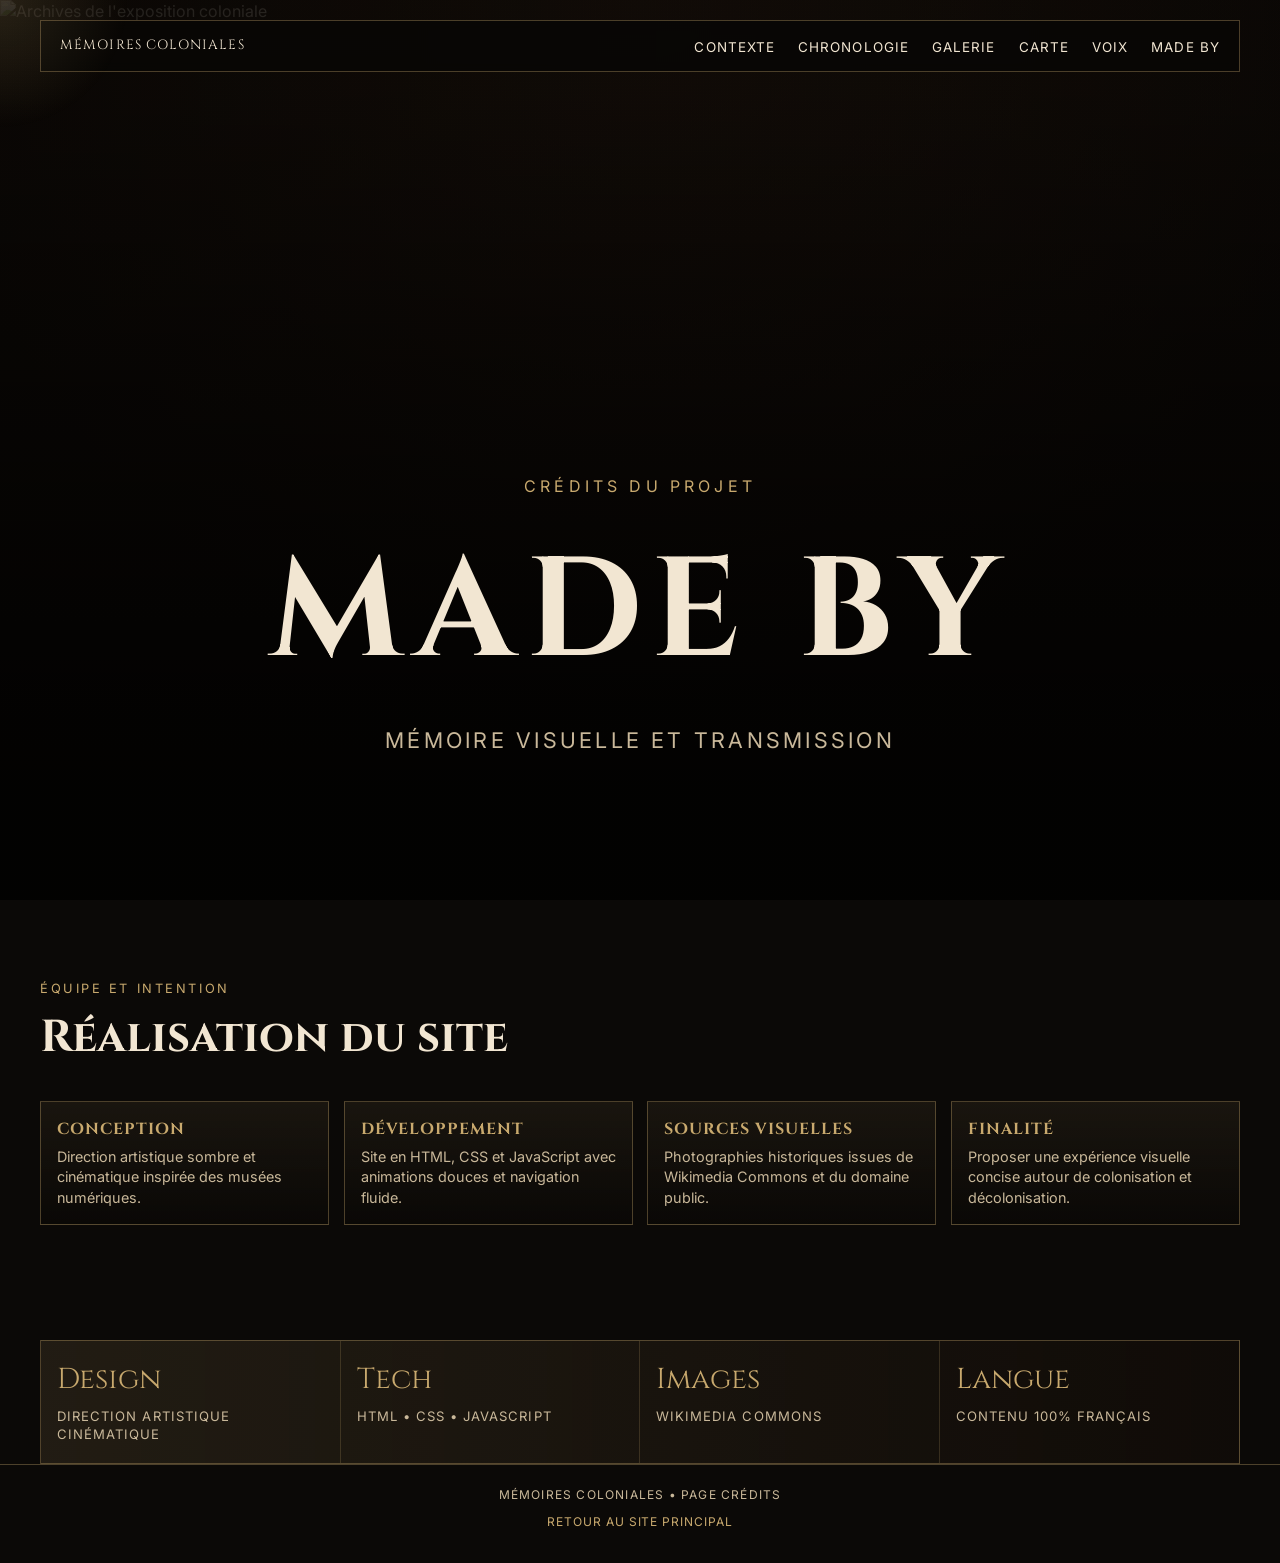
==== made-by.html @ 6c318ee7 "Initial commit" ====
<!DOCTYPE html>
<html lang="fr">
<head>
  <meta charset="UTF-8">
  <meta name="viewport" content="width=device-width, initial-scale=1.0">
  <title>Made By | Mémoires Coloniales</title>
  <meta name="description" content="Crédits du projet Mémoires Coloniales.">
  <link rel="preconnect" href="https://fonts.googleapis.com">
  <link rel="preconnect" href="https://fonts.gstatic.com" crossorigin>
  <link href="https://fonts.googleapis.com/css2?family=Cinzel:wght@400;600;700&family=Inter:wght@300;400;600&display=swap" rel="stylesheet">
  <link rel="stylesheet" href="styles.css">
</head>
<body>
  <div class="cinema-grain" aria-hidden="true"></div>
  <div class="cursor-glow" aria-hidden="true"></div>
  <header class="hero" id="accueil">
    <div class="hero-overlay"></div>
    <img
      class="hero-image kenburns"
      src="https://upload.wikimedia.org/wikipedia/commons/3/3e/Paris_colonial_exhibition_1931.jpg"
      alt="Archives de l'exposition coloniale"
    >
    <nav class="navbar">
      <a href="index.html#accueil" class="logo">MÉMOIRES COLONIALES</a>
      <ul>
        <li><a href="index.html#contexte">Contexte</a></li>
        <li><a href="index.html#chronologie">Chronologie</a></li>
        <li><a href="index.html#galerie">Galerie</a></li>
        <li><a href="index.html#carte">Carte</a></li>
        <li><a href="index.html#voix">Voix</a></li>
        <li><a href="made-by.html">Made By</a></li>
      </ul>
    </nav>
    <div class="hero-content reveal">
      <p class="hero-kicker">Crédits du projet</p>
      <h1>MADE BY</h1>
      <p class="hero-tagline">Mémoire visuelle et transmission</p>
    </div>
  </header>

  <main>
    <section class="section-spacing reveal">
      <div class="section-title">
        <p class="eyebrow">Équipe et intention</p>
        <h2>Réalisation du site</h2>
      </div>
      <div class="context-grid">
        <article class="context-card">
          <h3>Conception</h3>
          <p>Direction artistique sombre et cinématique inspirée des musées numériques.</p>
        </article>
        <article class="context-card">
          <h3>Développement</h3>
          <p>Site en HTML, CSS et JavaScript avec animations douces et navigation fluide.</p>
        </article>
        <article class="context-card">
          <h3>Sources visuelles</h3>
          <p>Photographies historiques issues de Wikimedia Commons et du domaine public.</p>
        </article>
        <article class="context-card">
          <h3>Finalité</h3>
          <p>Proposer une expérience visuelle concise autour de colonisation et décolonisation.</p>
        </article>
      </div>
    </section>

    <section class="stats-strip reveal">
      <article><span>Design</span><p>Direction artistique cinématique</p></article>
      <article><span>Tech</span><p>HTML • CSS • JavaScript</p></article>
      <article><span>Images</span><p>Wikimedia Commons</p></article>
      <article><span>Langue</span><p>Contenu 100% français</p></article>
    </section>
  </main>

  <footer class="footer">
    <p>Mémoires Coloniales • Page crédits</p>
    <a href="index.html">Retour au site principal</a>
  </footer>

  <script src="script.js"></script>
</body>
</html>
---- styles.css ----
:root {
  --bg: #0b0907;
  --bg-soft: #17120d;
  --panel: #1e1710;
  --gold: #c8a96e;
  --gold-soft: #9f8352;
  --text: #f2e6d2;
  --muted: #c9b89a;
  --line: rgba(200, 169, 110, 0.35);
}

* {
  box-sizing: border-box;
  margin: 0;
  padding: 0;
}

html {
  scroll-behavior: smooth;
}

body {
  font-family: "Inter", sans-serif;
  background: radial-gradient(circle at top, #22170f 0%, var(--bg) 42%);
  color: var(--text);
  line-height: 1.4;
  overflow-x: hidden;
  position: relative;
}

img {
  display: block;
  width: 100%;
  height: auto;
}

.hero {
  min-height: 100vh;
  position: relative;
  display: grid;
  place-items: center;
  isolation: isolate;
}

.hero-image {
  position: absolute;
  inset: 0;
  width: 100%;
  height: 100%;
  object-fit: cover;
  z-index: -3;
  filter: saturate(0.72) contrast(1.06) brightness(0.58);
}

.hero-overlay {
  position: absolute;
  inset: 0;
  background:
    linear-gradient(180deg, rgba(0, 0, 0, 0.4) 10%, rgba(0, 0, 0, 0.86) 88%),
    linear-gradient(90deg, rgba(18, 12, 7, 0.7), rgba(26, 16, 9, 0.35));
  z-index: -2;
}

.kenburns {
  animation: kenBurns 26s ease-in-out infinite alternate;
}

@keyframes kenBurns {
  0% {
    transform: scale(1) translateY(0);
  }
  100% {
    transform: scale(1.16) translateY(-1.5%);
  }
}

.navbar {
  position: sticky;
  top: 0;
  z-index: 50;
  width: min(1200px, calc(100% - 2rem));
  margin: 1.25rem auto auto;
  padding: 0.85rem 1.2rem;
  display: flex;
  justify-content: space-between;
  align-items: center;
  border: 1px solid var(--line);
  background: rgba(8, 7, 6, 0.82);
  backdrop-filter: blur(6px);
}

.logo {
  text-decoration: none;
  color: var(--gold);
  letter-spacing: 0.14em;
  font-family: "Cinzel", serif;
  font-size: clamp(0.72rem, 2vw, 0.9rem);
}

.navbar ul {
  list-style: none;
  display: flex;
  gap: clamp(0.6rem, 1.8vw, 1.8rem);
}

.navbar a {
  color: var(--text);
  text-decoration: none;
  font-size: 0.84rem;
  text-transform: uppercase;
  letter-spacing: 0.08em;
  transition: color 0.25s ease;
}

.navbar a.active,
.navbar a:hover {
  color: var(--gold);
}

.hero-content {
  text-align: center;
  max-width: 820px;
  padding: 1rem;
}

.hero-kicker {
  text-transform: uppercase;
  letter-spacing: 0.26em;
  color: var(--gold);
  margin-bottom: 1rem;
}

h1, h2, h3, .year {
  font-family: "Cinzel", serif;
}

h1 {
  font-size: clamp(3.2rem, 13vw, 8.8rem);
  letter-spacing: 0.08em;
  color: var(--text);
}

.hero-tagline {
  margin-top: 0.85rem;
  font-size: clamp(1rem, 2.7vw, 1.35rem);
  letter-spacing: 0.15em;
  text-transform: uppercase;
  color: var(--muted);
}

.hero-cta {
  display: inline-block;
  margin-top: 1.4rem;
  border: 1px solid var(--gold);
  color: var(--gold);
  text-decoration: none;
  text-transform: uppercase;
  letter-spacing: 0.1em;
  padding: 0.65rem 1.1rem;
  font-size: 0.78rem;
  transition: background 0.3s ease, color 0.3s ease, transform 0.3s ease;
}

.hero-cta:hover {
  background: var(--gold);
  color: #120d08;
  transform: translateY(-2px);
}

.cinema-grain {
  position: fixed;
  inset: 0;
  pointer-events: none;
  z-index: 120;
  opacity: 0.09;
  background-image: radial-gradient(circle, rgba(255, 255, 255, 0.26) 1px, transparent 1px);
  background-size: 3px 3px;
  mix-blend-mode: soft-light;
}

.cursor-glow {
  position: fixed;
  top: 0;
  left: 0;
  width: 260px;
  height: 260px;
  border-radius: 50%;
  pointer-events: none;
  z-index: 10;
  background: radial-gradient(circle, rgba(200, 169, 110, 0.16) 0%, rgba(200, 169, 110, 0) 70%);
  transform: translate(-50%, -50%);
}

.stats-strip {
  width: min(1200px, calc(100% - 2rem));
  margin: 2.2rem auto 0;
  border: 1px solid var(--line);
  background: linear-gradient(90deg, rgba(200, 169, 110, 0.12), rgba(17, 12, 8, 0.85));
  display: grid;
  grid-template-columns: repeat(4, 1fr);
}

.stats-strip article {
  padding: 1.2rem 1rem;
  border-right: 1px solid rgba(200, 169, 110, 0.2);
}

.stats-strip article:last-child {
  border-right: none;
}

.stats-strip span {
  display: block;
  font-family: "Cinzel", serif;
  color: var(--gold);
  font-size: clamp(1.3rem, 2.8vw, 1.8rem);
}

.stats-strip p {
  margin-top: 0.4rem;
  color: var(--muted);
  font-size: 0.82rem;
  text-transform: uppercase;
  letter-spacing: 0.08em;
}

.section-spacing {
  width: min(1200px, calc(100% - 2rem));
  margin: 0 auto;
  padding: 5rem 0;
}

.section-title {
  margin-bottom: 2rem;
}

.section-title .eyebrow {
  text-transform: uppercase;
  letter-spacing: 0.2em;
  color: var(--gold);
  font-size: 0.8rem;
  margin-bottom: 0.55rem;
}

.section-title h2 {
  font-size: clamp(1.5rem, 5vw, 2.8rem);
}

.context-grid {
  display: grid;
  grid-template-columns: repeat(4, 1fr);
  gap: 0.9rem;
}

.context-card {
  border: 1px solid var(--line);
  background: linear-gradient(180deg, rgba(200, 169, 110, 0.08), rgba(10, 8, 6, 0.74));
  padding: 1rem;
}

.context-card h3 {
  color: var(--gold);
  margin-bottom: 0.4rem;
  font-size: 1rem;
  letter-spacing: 0.06em;
  text-transform: uppercase;
}

.context-card p {
  color: var(--muted);
  font-size: 0.9rem;
}

.context-card a {
  color: var(--gold);
}

.parallax-section {
  height: 62vh;
  position: relative;
  overflow: hidden;
  display: grid;
  place-items: center;
}

.parallax-bg {
  position: absolute;
  inset: -10% 0;
  background-image:
    linear-gradient(to bottom, rgba(4, 3, 2, 0.5), rgba(4, 3, 2, 0.87)),
    url("https://upload.wikimedia.org/wikipedia/commons/8/80/Algerian_cavalry_1893.jpg");
  background-attachment: fixed;
  background-position: center;
  background-size: cover;
  transform: scale(1.08);
}

.parallax-bg-second {
  background-image:
    linear-gradient(to bottom, rgba(4, 3, 2, 0.56), rgba(4, 3, 2, 0.9)),
    url("https://upload.wikimedia.org/wikipedia/commons/7/7f/Independence_Day_Algeria_1962.jpg");
}

.parallax-content {
  position: relative;
  text-align: center;
  z-index: 2;
}

.parallax-content h2 {
  font-size: clamp(2rem, 8vw, 4.8rem);
  color: var(--gold);
}

.parallax-content p {
  margin-top: 0.8rem;
  letter-spacing: 0.12em;
  text-transform: uppercase;
}

.timeline {
  display: grid;
  gap: 1rem;
  border-left: 2px solid var(--line);
  padding-left: 1rem;
}

.timeline-item {
  padding: 1rem 1rem 1rem 1.2rem;
  background: linear-gradient(180deg, rgba(200, 169, 110, 0.08), rgba(200, 169, 110, 0.02));
  border: 1px solid rgba(200, 169, 110, 0.22);
}

.year {
  display: block;
  color: var(--gold);
  font-size: clamp(1.45rem, 3.2vw, 2rem);
  margin-bottom: 0.35rem;
}

.mosaic-grid {
  display: grid;
  grid-template-columns: repeat(4, 1fr);
  grid-auto-rows: 185px;
  gap: 0.75rem;
}

.mosaic-item {
  position: relative;
  overflow: hidden;
}

.mosaic-item img {
  width: 100%;
  height: 100%;
  object-fit: cover;
  transition: transform 0.7s ease;
  filter: contrast(1.03) brightness(0.75) saturate(0.75);
}

.mosaic-item:hover img {
  transform: scale(1.08);
}

.mosaic-item figcaption {
  position: absolute;
  inset: auto 0 0;
  background: linear-gradient(180deg, transparent, rgba(4, 3, 2, 0.9));
  color: var(--text);
  padding: 0.95rem 0.8rem 0.7rem;
  font-size: 0.82rem;
  letter-spacing: 0.08em;
  text-transform: uppercase;
  opacity: 0;
  transform: translateY(12px);
  transition: opacity 0.4s ease, transform 0.4s ease;
}

.mosaic-item:hover figcaption {
  opacity: 1;
  transform: translateY(0);
}

.mosaic-item.tall {
  grid-row: span 2;
}

.mosaic-item.wide {
  grid-column: span 2;
}

.map-wrapper {
  position: relative;
  border: 1px solid var(--line);
  background: #0a0a0a;
}

.map-wrapper img {
  filter: grayscale(1) contrast(1.1) brightness(0.52);
}

.marker {
  position: absolute;
  background: rgba(200, 169, 110, 0.92);
  color: #120d08;
  padding: 0.3rem 0.55rem;
  font-size: 0.68rem;
  letter-spacing: 0.06em;
  text-transform: uppercase;
  font-weight: 600;
}

.afrique-nord { top: 37%; left: 52%; }
.afrique-ouest { top: 43%; left: 46%; }
.afrique-equatoriale { top: 50%; left: 54%; }
.indochine { top: 44%; left: 73%; }
.caraibes { top: 38%; left: 28%; }
.ocean-indien { top: 56%; left: 67%; }

.quotes-grid {
  display: grid;
  grid-template-columns: repeat(3, 1fr);
  gap: 1rem;
}

blockquote {
  border: 1px solid var(--line);
  background: linear-gradient(180deg, rgba(200, 169, 110, 0.07), rgba(10, 8, 6, 0.72));
  padding: 1.2rem;
}

blockquote p {
  font-size: 1.05rem;
}

blockquote cite {
  display: block;
  margin-top: 0.8rem;
  color: var(--gold);
  font-style: normal;
  text-transform: uppercase;
  letter-spacing: 0.08em;
  font-size: 0.82rem;
}

.footer {
  padding: 1.4rem 1rem 2rem;
  border-top: 1px solid var(--line);
  text-align: center;
  letter-spacing: 0.1em;
  text-transform: uppercase;
  color: var(--muted);
  font-size: 0.75rem;
}

.footer a {
  display: inline-block;
  margin-top: 0.65rem;
  color: var(--gold);
  text-decoration: none;
  letter-spacing: 0.08em;
}

.footer a:hover {
  color: var(--text);
}

.reveal {
  opacity: 0;
  transform: translateY(28px);
  transition: opacity 0.9s ease, transform 0.9s ease;
}

.reveal.visible {
  opacity: 1;
  transform: translateY(0);
}

@media (max-width: 940px) {
  .stats-strip {
    grid-template-columns: repeat(2, 1fr);
  }

  .stats-strip article:nth-child(2) {
    border-right: none;
  }

  .context-grid {
    grid-template-columns: repeat(2, 1fr);
  }

  .mosaic-grid {
    grid-template-columns: repeat(2, 1fr);
    grid-auto-rows: 170px;
  }

  .quotes-grid {
    grid-template-columns: 1fr;
  }
}

@media (max-width: 720px) {
  .navbar {
    gap: 0.9rem;
    align-items: flex-start;
    flex-direction: column;
  }

  .navbar ul {
    flex-wrap: wrap;
  }

  .parallax-section {
    height: 45vh;
  }

  .stats-strip {
    grid-template-columns: 1fr;
  }

  .stats-strip article {
    border-right: none;
    border-bottom: 1px solid rgba(200, 169, 110, 0.2);
  }

  .stats-strip article:last-child {
    border-bottom: none;
  }

  .context-grid {
    grid-template-columns: 1fr;
  }

  .mosaic-item.wide {
    grid-column: span 1;
  }

  .marker {
    font-size: 0.58rem;
    padding: 0.24rem 0.44rem;
  }
}
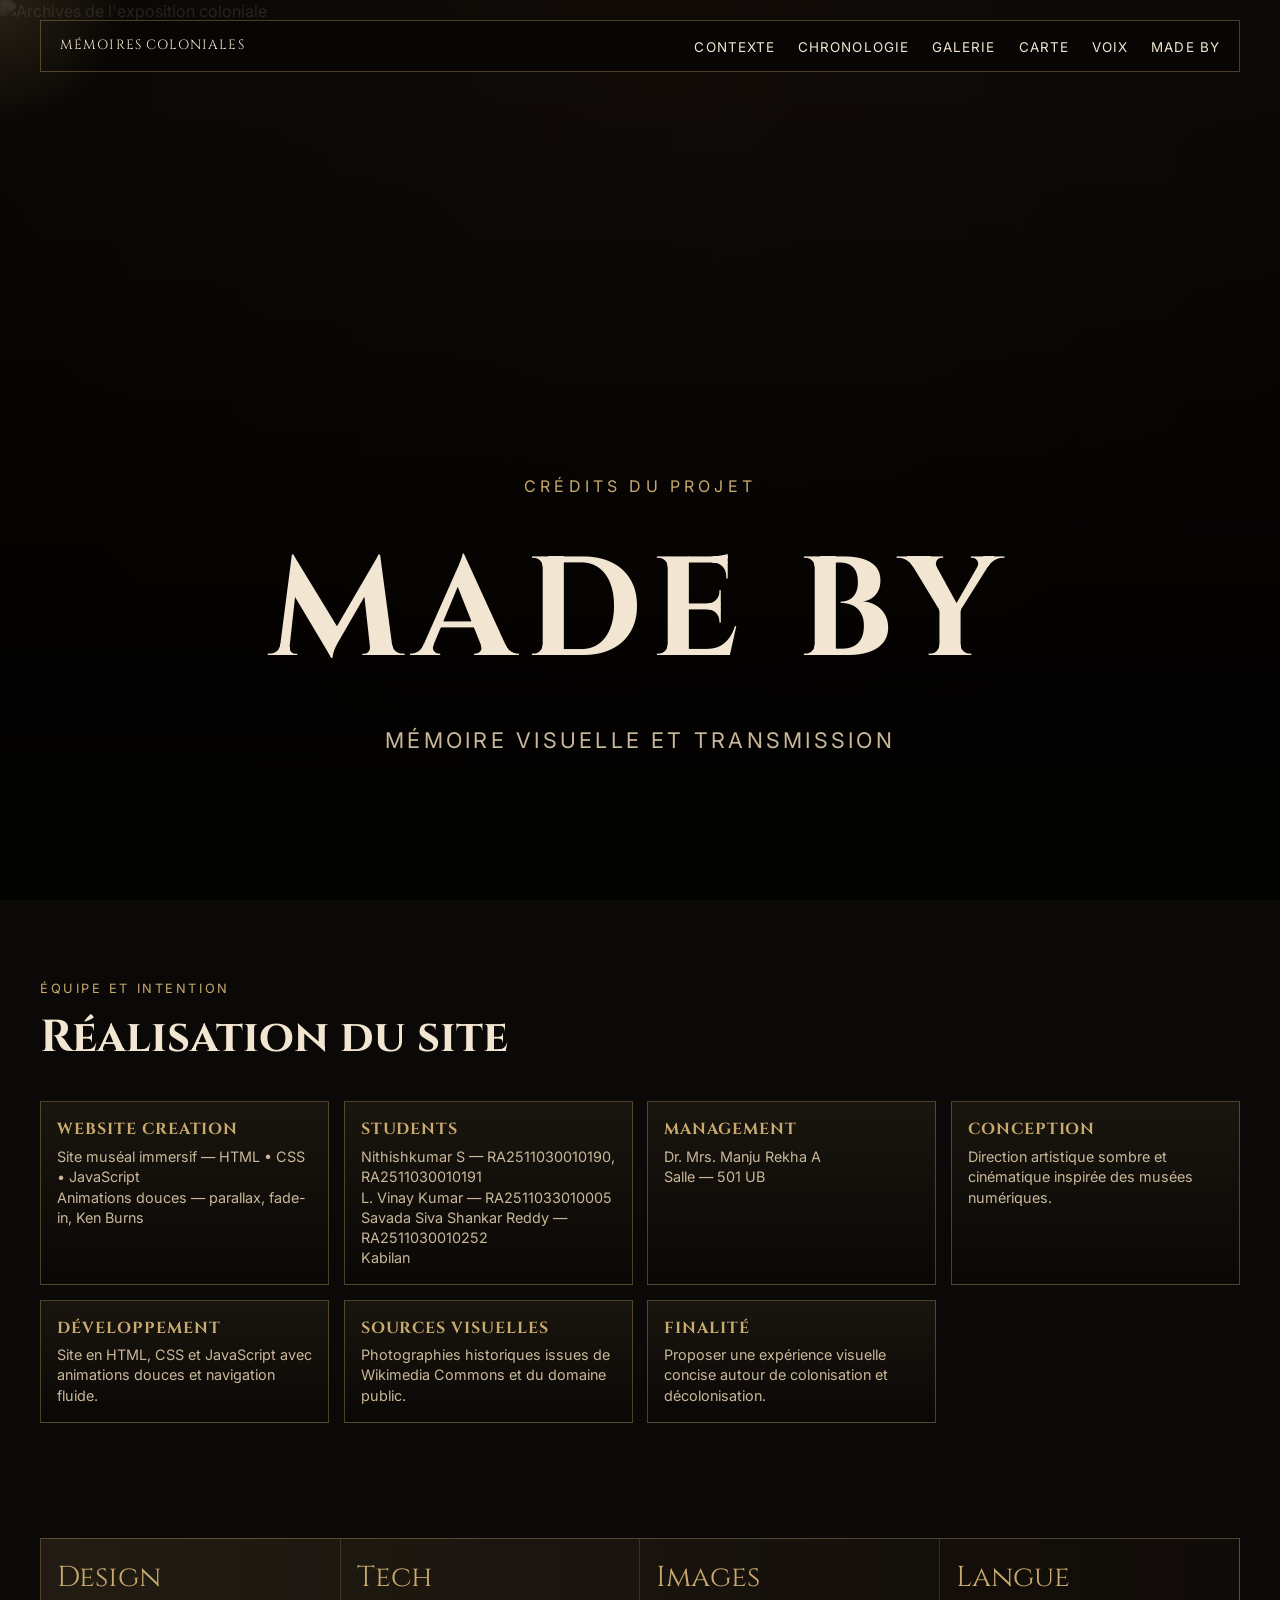
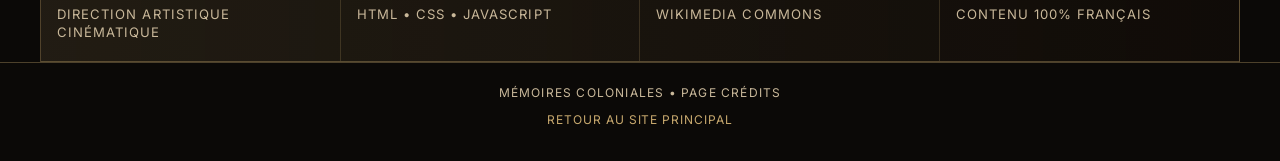
==== commit aa172c00: "Fixed image links (Wikimedia → stable/local assets)" ====
--- a/made-by.html
+++ b/made-by.html
@@ -17,7 +17,7 @@
     <div class="hero-overlay"></div>
     <img
       class="hero-image kenburns"
-      src="https://upload.wikimedia.org/wikipedia/commons/3/3e/Paris_colonial_exhibition_1931.jpg"
+      src="https://commons.wikimedia.org/w/index.php?title=Special:Redirect/file/Exposition_coloniale_internationale_Paris_1931.jpg&width=2400"
       alt="Archives de l'exposition coloniale"
     >
     <nav class="navbar">
@@ -45,6 +45,23 @@
         <h2>Réalisation du site</h2>
       </div>
       <div class="context-grid">
+        <article class="context-card">
+          <h3>Website creation</h3>
+          <p>Site muséal immersif — HTML • CSS • JavaScript</p>
+          <p>Animations douces — parallax, fade-in, Ken Burns</p>
+        </article>
+        <article class="context-card">
+          <h3>Students</h3>
+          <p>Nithishkumar S — RA2511030010190, RA2511030010191</p>
+          <p>L. Vinay Kumar — RA2511033010005</p>
+          <p>Savada Siva Shankar Reddy — RA2511030010252</p>
+          <p>Kabilan</p>
+        </article>
+        <article class="context-card">
+          <h3>Management</h3>
+          <p>Dr. Mrs. Manju Rekha A</p>
+          <p>Salle — 501 UB</p>
+        </article>
         <article class="context-card">
           <h3>Conception</h3>
           <p>Direction artistique sombre et cinématique inspirée des musées numériques.</p>
--- a/styles.css
+++ b/styles.css
@@ -288,7 +288,7 @@
   inset: -10% 0;
   background-image:
     linear-gradient(to bottom, rgba(4, 3, 2, 0.5), rgba(4, 3, 2, 0.87)),
-    url("https://upload.wikimedia.org/wikipedia/commons/8/80/Algerian_cavalry_1893.jpg");
+    url("https://commons.wikimedia.org/w/index.php?title=Special:Redirect/file/Arab_Horse_Soldiers_-_Spahis.jpg&width=2400");
   background-attachment: fixed;
   background-position: center;
   background-size: cover;
@@ -298,7 +298,7 @@
 .parallax-bg-second {
   background-image:
     linear-gradient(to bottom, rgba(4, 3, 2, 0.56), rgba(4, 3, 2, 0.9)),
-    url("https://upload.wikimedia.org/wikipedia/commons/7/7f/Independence_Day_Algeria_1962.jpg");
+    url("https://commons.wikimedia.org/w/index.php?title=Special:Redirect/file/Ind%C3%A9pendance_day-Algeria.jpg&width=2400");
 }
 
 .parallax-content {
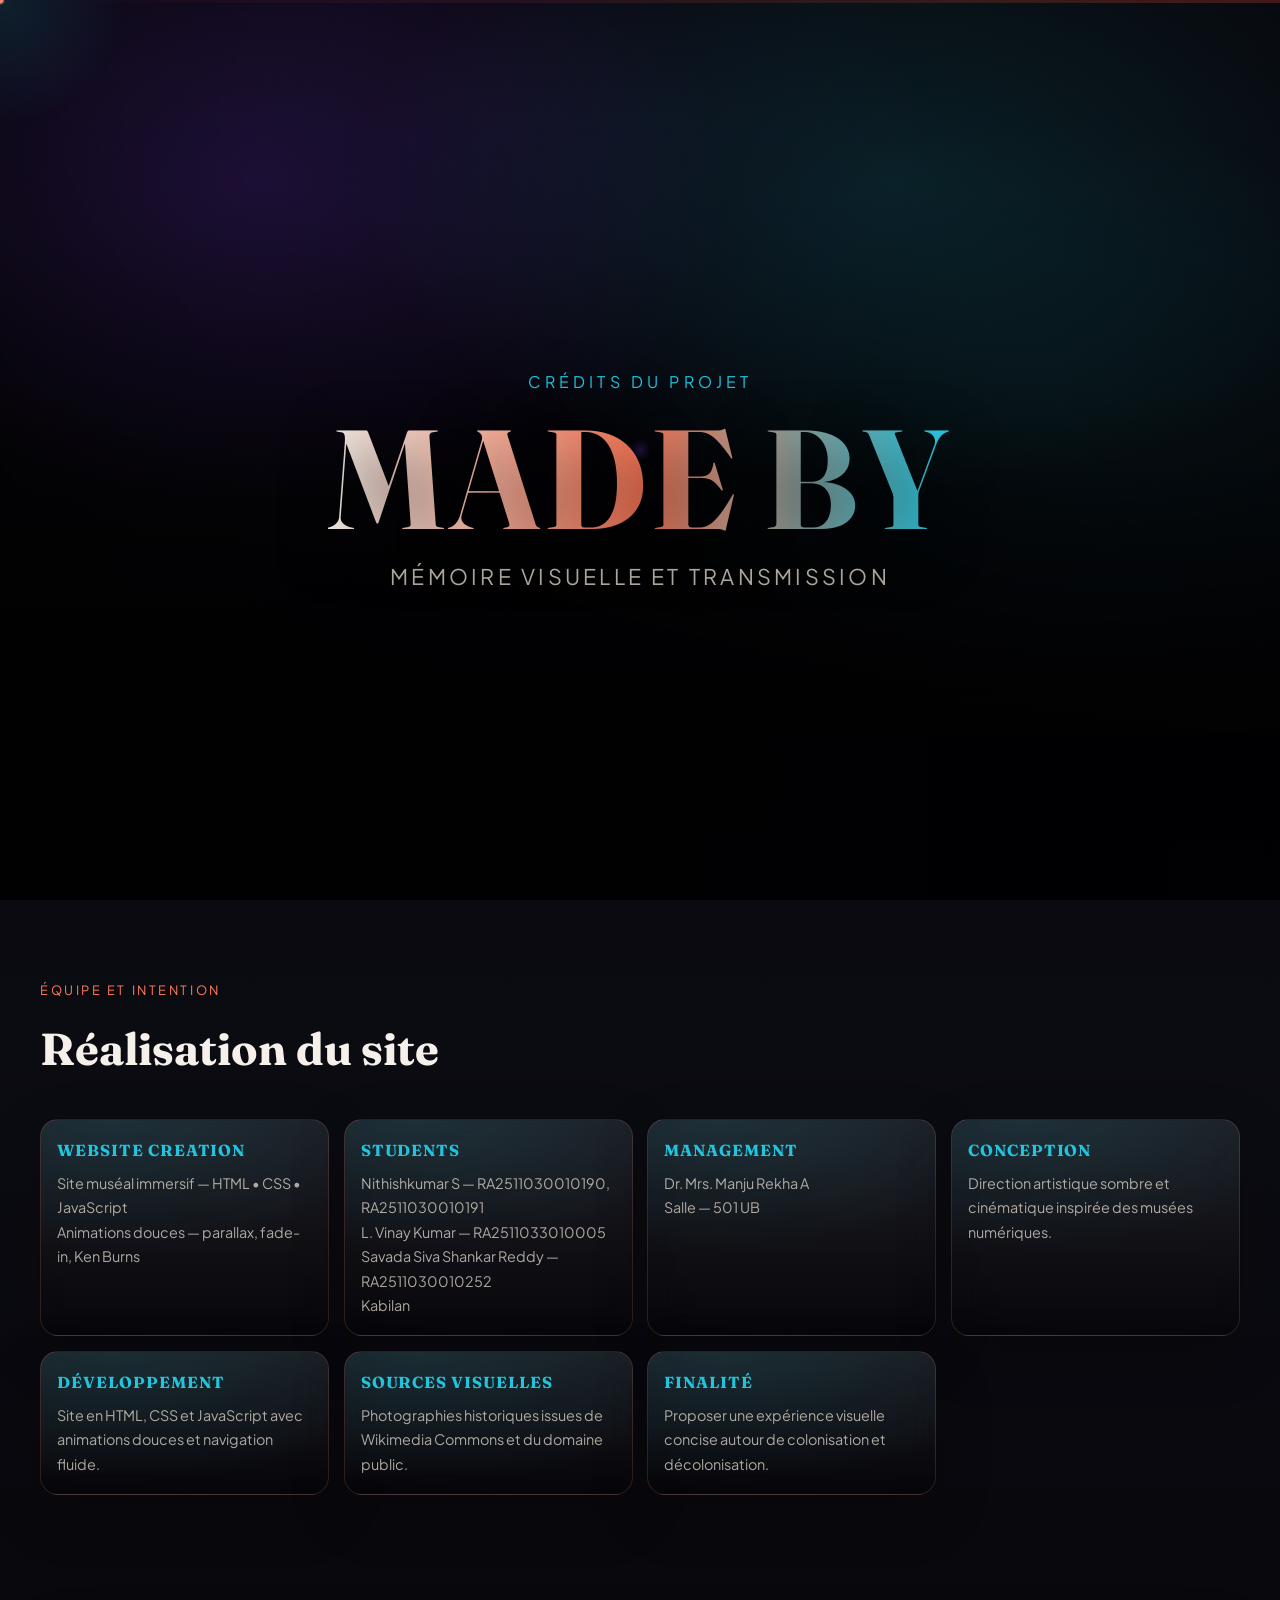
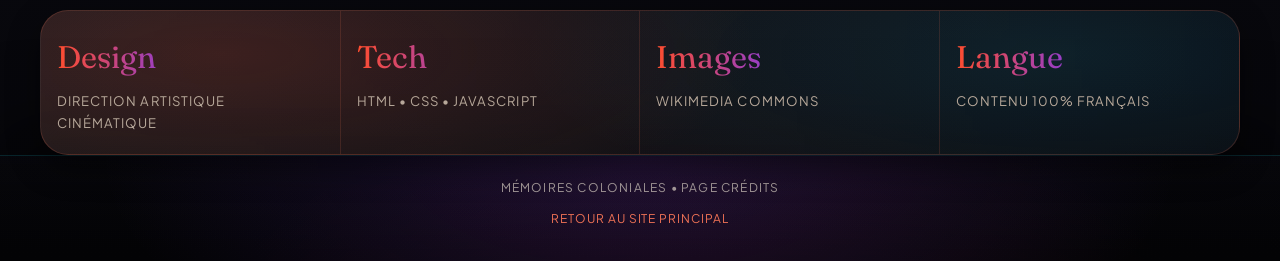
==== commit a0ebacf5: "redesign: world-class UI upgrade" ====
--- a/made-by.html
+++ b/made-by.html
@@ -7,7 +7,7 @@
   <meta name="description" content="Crédits du projet Mémoires Coloniales.">
   <link rel="preconnect" href="https://fonts.googleapis.com">
   <link rel="preconnect" href="https://fonts.gstatic.com" crossorigin>
-  <link href="https://fonts.googleapis.com/css2?family=Cinzel:wght@400;600;700&family=Inter:wght@300;400;600&display=swap" rel="stylesheet">
+  <link href="https://fonts.googleapis.com/css2?family=Fraunces:opsz,wght@9..144,300..900&family=Plus+Jakarta+Sans:wght@300;400;600;700&display=swap" rel="stylesheet">
   <link rel="stylesheet" href="styles.css">
 </head>
 <body>
--- a/styles.css
+++ b/styles.css
@@ -1,12 +1,45 @@
 :root {
-  --bg: #0b0907;
-  --bg-soft: #17120d;
-  --panel: #1e1710;
-  --gold: #c8a96e;
-  --gold-soft: #9f8352;
-  --text: #f2e6d2;
-  --muted: #c9b89a;
-  --line: rgba(200, 169, 110, 0.35);
+  /* Typography */
+  --font-sans: "Plus Jakarta Sans", "Inter", system-ui, -apple-system, Segoe UI, Roboto, Arial, sans-serif;
+  --font-display: "Fraunces", "Cinzel", ui-serif, Georgia, "Times New Roman", serif;
+
+  /* Bold palette (ink / ember / aurora) */
+  --c-ink: #07070a;
+  --c-ink-2: #0b0b12;
+  --c-ink-3: #121225;
+  --c-bone: #f5f0ea;
+  --c-bone-2: #ddd3c7;
+  --c-mute: #b7a89a;
+  --c-ember: #ff4d2e;
+  --c-ember-2: #ff7a59;
+  --c-aurora: #7c3aed;
+  --c-aurora-2: #22d3ee;
+  --c-lime: #b6ff4a;
+
+  /* System colors mapped for existing selectors */
+  --bg: var(--c-ink);
+  --bg-soft: var(--c-ink-2);
+  --panel: rgba(255, 255, 255, 0.06);
+  --text: var(--c-bone);
+  --muted: var(--c-mute);
+  --gold: var(--c-ember-2);
+  --gold-soft: rgba(255, 122, 89, 0.65);
+  --line: rgba(255, 122, 89, 0.22);
+
+  /* Layout + polish */
+  --container: 1200px;
+  --gutter: clamp(1rem, 4vw, 2rem);
+  --radius-s: 12px;
+  --radius-m: 18px;
+  --radius-l: 28px;
+  --shadow-1: 0 12px 32px rgba(0, 0, 0, 0.45);
+  --shadow-2: 0 22px 70px rgba(0, 0, 0, 0.55);
+  --edge: 1px solid rgba(255, 122, 89, 0.18);
+  --edge-strong: 1px solid rgba(255, 122, 89, 0.32);
+  --glow: 0 0 0 1px rgba(34, 211, 238, 0.14), 0 0 50px rgba(124, 58, 237, 0.18);
+
+  --ease-out: cubic-bezier(.2, .8, .2, 1);
+  --ease-spring: cubic-bezier(.2, 1.2, .2, 1);
 }
 
 * {
@@ -20,18 +53,114 @@
 }
 
 body {
-  font-family: "Inter", sans-serif;
-  background: radial-gradient(circle at top, #22170f 0%, var(--bg) 42%);
+  font-family: var(--font-sans);
+  background:
+    radial-gradient(1200px 700px at 18% 10%, rgba(124, 58, 237, 0.25), transparent 60%),
+    radial-gradient(900px 520px at 82% 22%, rgba(34, 211, 238, 0.18), transparent 55%),
+    radial-gradient(900px 620px at 55% 110%, rgba(255, 77, 46, 0.14), transparent 60%),
+    linear-gradient(180deg, var(--c-ink) 0%, var(--c-ink-2) 60%, #06060a 100%);
   color: var(--text);
-  line-height: 1.4;
+  line-height: 1.7;
   overflow-x: hidden;
   position: relative;
+  cursor: none;
 }
 
 img {
   display: block;
   width: 100%;
   height: auto;
+}
+
+/* Progressive enhancement: reduced motion */
+@media (prefers-reduced-motion: reduce) {
+  html { scroll-behavior: auto; }
+  * {
+    animation-duration: 0.001ms !important;
+    animation-iteration-count: 1 !important;
+    transition-duration: 0.001ms !important;
+    scroll-behavior: auto !important;
+  }
+}
+
+/* Top scroll progress */
+.scroll-progress {
+  position: fixed;
+  top: 0;
+  left: 0;
+  height: 3px;
+  width: 100%;
+  z-index: 9999;
+  background: linear-gradient(90deg, rgba(255, 77, 46, 0.0), rgba(255, 77, 46, 0.24));
+  pointer-events: none;
+}
+.scroll-progress > span {
+  display: block;
+  height: 100%;
+  width: 0%;
+  background: linear-gradient(90deg, var(--c-ember), var(--c-aurora), var(--c-aurora-2));
+  box-shadow: 0 0 14px rgba(34, 211, 238, 0.35);
+  transform-origin: left;
+}
+
+/* Loading screen (injected) */
+.loader {
+  position: fixed;
+  inset: 0;
+  z-index: 9998;
+  display: grid;
+  place-items: center;
+  background:
+    radial-gradient(900px 600px at 50% 35%, rgba(124, 58, 237, 0.26), transparent 60%),
+    radial-gradient(750px 520px at 55% 70%, rgba(255, 77, 46, 0.18), transparent 60%),
+    linear-gradient(180deg, #07070a, #050508);
+  transition: opacity 420ms var(--ease-out), transform 420ms var(--ease-out);
+}
+.loader[aria-hidden="true"] {
+  opacity: 0;
+  transform: translateY(-8px);
+  pointer-events: none;
+}
+.loader-inner {
+  width: min(520px, calc(100% - 2rem));
+  padding: 1.2rem 1.2rem 1.4rem;
+  border-radius: var(--radius-l);
+  border: var(--edge);
+  background: rgba(255, 255, 255, 0.06);
+  backdrop-filter: blur(14px);
+  box-shadow: var(--shadow-2), var(--glow);
+  text-align: center;
+}
+.loader-mark {
+  font-family: var(--font-display);
+  letter-spacing: 0.12em;
+  text-transform: uppercase;
+  font-size: clamp(1.05rem, 3.3vw, 1.55rem);
+  background: linear-gradient(90deg, var(--c-bone), rgba(255, 122, 89, 0.95), rgba(34, 211, 238, 0.95));
+  -webkit-background-clip: text;
+  background-clip: text;
+  color: transparent;
+}
+.loader-bar {
+  margin-top: 1rem;
+  height: 10px;
+  border-radius: 999px;
+  overflow: hidden;
+  border: 1px solid rgba(255, 122, 89, 0.25);
+  background: rgba(0, 0, 0, 0.35);
+}
+.loader-bar > i {
+  display: block;
+  height: 100%;
+  width: 35%;
+  background: linear-gradient(90deg, var(--c-ember), var(--c-aurora), var(--c-aurora-2));
+  border-radius: 999px;
+  animation: loaderSweep 1.1s var(--ease-out) infinite;
+}
+@keyframes loaderSweep {
+  0% { transform: translateX(-140%); opacity: 0.65; }
+  50% { opacity: 1; }
+  100% { transform: translateX(320%); opacity: 0.75; }
 }
 
 .hero {
@@ -40,6 +169,7 @@
   display: grid;
   place-items: center;
   isolation: isolate;
+  overflow: clip;
 }
 
 .hero-image {
@@ -49,15 +179,19 @@
   height: 100%;
   object-fit: cover;
   z-index: -3;
-  filter: saturate(0.72) contrast(1.06) brightness(0.58);
+  transform: translateY(var(--hero-parallax, 0px)) scale(1.12);
+  filter: saturate(0.9) contrast(1.08) brightness(0.62) hue-rotate(-6deg);
+  will-change: transform;
 }
 
 .hero-overlay {
   position: absolute;
   inset: 0;
   background:
-    linear-gradient(180deg, rgba(0, 0, 0, 0.4) 10%, rgba(0, 0, 0, 0.86) 88%),
-    linear-gradient(90deg, rgba(18, 12, 7, 0.7), rgba(26, 16, 9, 0.35));
+    radial-gradient(900px 520px at 70% 20%, rgba(34, 211, 238, 0.12), transparent 60%),
+    radial-gradient(820px 560px at 20% 20%, rgba(124, 58, 237, 0.16), transparent 58%),
+    linear-gradient(180deg, rgba(0, 0, 0, 0.18) 0%, rgba(0, 0, 0, 0.88) 82%),
+    linear-gradient(90deg, rgba(7, 7, 10, 0.85), rgba(18, 18, 37, 0.22));
   z-index: -2;
 }
 
@@ -75,26 +209,53 @@
 }
 
 .navbar {
-  position: sticky;
+  position: fixed;
   top: 0;
   z-index: 50;
-  width: min(1200px, calc(100% - 2rem));
-  margin: 1.25rem auto auto;
-  padding: 0.85rem 1.2rem;
+  width: min(var(--container), calc(100% - var(--gutter) * 2));
+  left: 50%;
+  transform: translateX(-50%);
+  margin: 0;
+  padding: 0.85rem 1.1rem;
   display: flex;
   justify-content: space-between;
   align-items: center;
-  border: 1px solid var(--line);
-  background: rgba(8, 7, 6, 0.82);
-  backdrop-filter: blur(6px);
+  border: var(--edge);
+  border-top-color: rgba(255, 122, 89, 0.10);
+  background: rgba(12, 12, 20, 0.38);
+  backdrop-filter: blur(16px);
+  border-radius: 999px;
+  box-shadow: 0 18px 55px rgba(0, 0, 0, 0.35);
+  opacity: 0;
+  pointer-events: none;
+  translate: 0 -12px;
+  transition: opacity 320ms var(--ease-out), translate 320ms var(--ease-out), background 320ms var(--ease-out), border-color 320ms var(--ease-out);
+}
+.navbar.is-visible {
+  opacity: 1;
+  pointer-events: auto;
+  translate: 0 0;
+}
+.navbar.is-scrolled {
+  background: rgba(10, 10, 18, 0.58);
+  border-color: rgba(34, 211, 238, 0.18);
+  box-shadow: 0 18px 55px rgba(0, 0, 0, 0.45), 0 0 0 1px rgba(124, 58, 237, 0.12);
 }
 
 .logo {
   text-decoration: none;
-  color: var(--gold);
-  letter-spacing: 0.14em;
-  font-family: "Cinzel", serif;
-  font-size: clamp(0.72rem, 2vw, 0.9rem);
+  color: var(--text);
+  letter-spacing: 0.12em;
+  font-family: var(--font-display);
+  font-size: clamp(0.78rem, 2vw, 0.95rem);
+  padding: 0.2rem 0.35rem;
+  border-radius: 999px;
+  background: linear-gradient(90deg, rgba(255, 77, 46, 0.10), rgba(124, 58, 237, 0.08), rgba(34, 211, 238, 0.08));
+  transition: transform 260ms var(--ease-out), filter 260ms var(--ease-out);
+}
+.logo:hover {
+  transform: translateY(-1px);
+  filter: drop-shadow(0 12px 22px rgba(255, 77, 46, 0.16));
 }
 
 .navbar ul {
@@ -109,35 +270,81 @@
   font-size: 0.84rem;
   text-transform: uppercase;
   letter-spacing: 0.08em;
-  transition: color 0.25s ease;
+  position: relative;
+  padding: 0.55rem 0.5rem;
+  border-radius: 999px;
+  transition: color 220ms var(--ease-out), background 220ms var(--ease-out), transform 220ms var(--ease-out);
+}
+
+.navbar a::after {
+  content: "";
+  position: absolute;
+  left: 0.55rem;
+  right: 0.55rem;
+  bottom: 0.35rem;
+  height: 2px;
+  border-radius: 999px;
+  background: linear-gradient(90deg, var(--c-ember), var(--c-aurora), var(--c-aurora-2));
+  transform: scaleX(0);
+  transform-origin: left;
+  transition: transform 320ms var(--ease-spring);
+  opacity: 0.95;
 }
 
 .navbar a.active,
 .navbar a:hover {
-  color: var(--gold);
-}
+  color: var(--c-bone);
+  background: rgba(255, 255, 255, 0.06);
+  transform: translateY(-1px);
+}
+.navbar a.active::after,
+.navbar a:hover::after {
+  transform: scaleX(1);
+}
+
+.nav-toggle {
+  display: none;
+  appearance: none;
+  background: transparent;
+  border: none;
+  color: var(--text);
+  padding: 0.55rem 0.65rem;
+  border-radius: 999px;
+  border: 1px solid rgba(255, 122, 89, 0.22);
+  background: rgba(255, 255, 255, 0.06);
+  backdrop-filter: blur(12px);
+  transition: transform 220ms var(--ease-out), border-color 220ms var(--ease-out);
+}
+.nav-toggle:hover { transform: translateY(-1px) scale(1.02); border-color: rgba(34, 211, 238, 0.22); }
+.nav-toggle:active { transform: translateY(0) scale(0.98); }
 
 .hero-content {
   text-align: center;
   max-width: 820px;
   padding: 1rem;
+  margin-top: 4rem;
 }
 
 .hero-kicker {
   text-transform: uppercase;
   letter-spacing: 0.26em;
-  color: var(--gold);
+  color: rgba(34, 211, 238, 0.92);
   margin-bottom: 1rem;
 }
 
 h1, h2, h3, .year {
-  font-family: "Cinzel", serif;
+  font-family: var(--font-display);
 }
 
 h1 {
   font-size: clamp(3.2rem, 13vw, 8.8rem);
-  letter-spacing: 0.08em;
-  color: var(--text);
+  letter-spacing: 0.02em;
+  line-height: 0.95;
+  color: transparent;
+  background: linear-gradient(90deg, var(--c-bone), rgba(255, 122, 89, 0.98), rgba(34, 211, 238, 0.95));
+  -webkit-background-clip: text;
+  background-clip: text;
+  text-shadow: 0 16px 60px rgba(0, 0, 0, 0.55);
 }
 
 .hero-tagline {
@@ -145,26 +352,64 @@
   font-size: clamp(1rem, 2.7vw, 1.35rem);
   letter-spacing: 0.15em;
   text-transform: uppercase;
-  color: var(--muted);
+  color: rgba(221, 211, 199, 0.78);
 }
 
 .hero-cta {
   display: inline-block;
   margin-top: 1.4rem;
-  border: 1px solid var(--gold);
-  color: var(--gold);
+  border: 1px solid rgba(34, 211, 238, 0.20);
+  color: var(--c-bone);
   text-decoration: none;
   text-transform: uppercase;
   letter-spacing: 0.1em;
-  padding: 0.65rem 1.1rem;
+  padding: 0.85rem 1.25rem;
   font-size: 0.78rem;
-  transition: background 0.3s ease, color 0.3s ease, transform 0.3s ease;
+  border-radius: 999px;
+  background:
+    linear-gradient(90deg, rgba(255, 77, 46, 0.22), rgba(124, 58, 237, 0.16), rgba(34, 211, 238, 0.14));
+  backdrop-filter: blur(14px);
+  box-shadow: 0 18px 55px rgba(0, 0, 0, 0.45), 0 0 0 1px rgba(255, 77, 46, 0.18);
+  position: relative;
+  overflow: hidden;
+  transition: transform 260ms var(--ease-out), box-shadow 260ms var(--ease-out), filter 260ms var(--ease-out);
+  will-change: transform;
+  isolation: isolate;
 }
 
 .hero-cta:hover {
-  background: var(--gold);
-  color: #120d08;
-  transform: translateY(-2px);
+  transform: translateY(-2px) scale(1.02);
+  box-shadow: 0 24px 80px rgba(0, 0, 0, 0.58), 0 0 0 1px rgba(34, 211, 238, 0.22), 0 0 45px rgba(124, 58, 237, 0.22);
+  filter: saturate(1.15);
+}
+.hero-cta:active { transform: translateY(0) scale(0.99); }
+.hero-cta::before {
+  content: "";
+  position: absolute;
+  inset: -2px;
+  z-index: -1;
+  background: conic-gradient(from 180deg, rgba(255, 77, 46, 0.0), rgba(255, 77, 46, 0.55), rgba(34, 211, 238, 0.45), rgba(124, 58, 237, 0.55), rgba(255, 77, 46, 0.0));
+  filter: blur(14px);
+  opacity: 0.55;
+  animation: ctaPulse 2.8s var(--ease-out) infinite;
+}
+@keyframes ctaPulse {
+  0%, 100% { transform: rotate(0deg) scale(1.02); opacity: 0.35; }
+  50% { transform: rotate(35deg) scale(1.08); opacity: 0.62; }
+}
+
+/* Ripple element (injected into clickable items) */
+.ripple {
+  position: absolute;
+  border-radius: 999px;
+  pointer-events: none;
+  transform: translate(-50%, -50%) scale(0);
+  background: radial-gradient(circle, rgba(255, 255, 255, 0.55), rgba(34, 211, 238, 0.18), rgba(124, 58, 237, 0));
+  animation: ripple 620ms var(--ease-out) forwards;
+  mix-blend-mode: screen;
+}
+@keyframes ripple {
+  to { transform: translate(-50%, -50%) scale(14); opacity: 0; }
 }
 
 .cinema-grain {
@@ -172,7 +417,7 @@
   inset: 0;
   pointer-events: none;
   z-index: 120;
-  opacity: 0.09;
+  opacity: 0.07;
   background-image: radial-gradient(circle, rgba(255, 255, 255, 0.26) 1px, transparent 1px);
   background-size: 3px 3px;
   mix-blend-mode: soft-light;
@@ -187,22 +432,60 @@
   border-radius: 50%;
   pointer-events: none;
   z-index: 10;
-  background: radial-gradient(circle, rgba(200, 169, 110, 0.16) 0%, rgba(200, 169, 110, 0) 70%);
+  background: radial-gradient(circle, rgba(34, 211, 238, 0.12) 0%, rgba(34, 211, 238, 0) 70%);
   transform: translate(-50%, -50%);
 }
 
+.cursor-dot,
+.cursor-trail {
+  position: fixed;
+  top: 0;
+  left: 0;
+  width: 10px;
+  height: 10px;
+  border-radius: 50%;
+  pointer-events: none;
+  z-index: 121;
+  transform: translate(-50%, -50%);
+  mix-blend-mode: screen;
+}
+.cursor-dot {
+  width: 7px;
+  height: 7px;
+  background: var(--c-ember-2);
+  box-shadow: 0 0 0 1px rgba(255, 122, 89, 0.32), 0 0 22px rgba(255, 77, 46, 0.22);
+}
+.cursor-trail {
+  width: 22px;
+  height: 22px;
+  background: radial-gradient(circle, rgba(124, 58, 237, 0.22), rgba(34, 211, 238, 0.0) 70%);
+  filter: blur(0.2px);
+  opacity: 0.95;
+}
+
 .stats-strip {
-  width: min(1200px, calc(100% - 2rem));
+  width: min(var(--container), calc(100% - var(--gutter) * 2));
   margin: 2.2rem auto 0;
-  border: 1px solid var(--line);
-  background: linear-gradient(90deg, rgba(200, 169, 110, 0.12), rgba(17, 12, 8, 0.85));
+  border: var(--edge);
+  background:
+    radial-gradient(900px 280px at 15% 30%, rgba(255, 77, 46, 0.16), transparent 60%),
+    radial-gradient(900px 280px at 85% 30%, rgba(34, 211, 238, 0.10), transparent 60%),
+    linear-gradient(90deg, rgba(255, 255, 255, 0.08), rgba(12, 12, 20, 0.72));
   display: grid;
   grid-template-columns: repeat(4, 1fr);
+  border-radius: var(--radius-l);
+  overflow: hidden;
+  box-shadow: var(--shadow-1);
 }
 
 .stats-strip article {
   padding: 1.2rem 1rem;
-  border-right: 1px solid rgba(200, 169, 110, 0.2);
+  border-right: 1px solid rgba(255, 122, 89, 0.14);
+  transition: transform 260ms var(--ease-out), background 260ms var(--ease-out);
+}
+.stats-strip article:hover {
+  transform: translateY(-3px);
+  background: rgba(255, 255, 255, 0.05);
 }
 
 .stats-strip article:last-child {
@@ -211,9 +494,12 @@
 
 .stats-strip span {
   display: block;
-  font-family: "Cinzel", serif;
-  color: var(--gold);
-  font-size: clamp(1.3rem, 2.8vw, 1.8rem);
+  font-family: var(--font-display);
+  color: transparent;
+  background: linear-gradient(90deg, var(--c-ember), var(--c-aurora), var(--c-aurora-2));
+  -webkit-background-clip: text;
+  background-clip: text;
+  font-size: clamp(1.35rem, 2.9vw, 1.95rem);
 }
 
 .stats-strip p {
@@ -225,9 +511,54 @@
 }
 
 .section-spacing {
-  width: min(1200px, calc(100% - 2rem));
+  width: min(var(--container), calc(100% - var(--gutter) * 2));
   margin: 0 auto;
   padding: 5rem 0;
+  position: relative;
+}
+.section-spacing::before {
+  content: "";
+  position: absolute;
+  inset: -1px calc(var(--gutter) * -1);
+  z-index: -1;
+  background:
+    radial-gradient(circle at 1px 1px, rgba(255, 122, 89, 0.16) 1px, transparent 1px);
+  background-size: 18px 18px;
+  opacity: 0.08;
+  mask-image: linear-gradient(180deg, transparent, black 12%, black 88%, transparent);
+}
+
+/* Alternate rhythm: section-specific accents (no HTML changes) */
+.timeline-section.section-spacing::before {
+  background:
+    linear-gradient(135deg, rgba(124, 58, 237, 0.14), transparent 55%),
+    radial-gradient(circle at 1px 1px, rgba(34, 211, 238, 0.16) 1px, transparent 1px);
+  background-size: auto, 18px 18px;
+  opacity: 0.10;
+}
+.gallery-section.section-spacing::before {
+  background:
+    linear-gradient(180deg, rgba(255, 77, 46, 0.14), transparent 55%),
+    radial-gradient(circle at 9px 9px, rgba(255, 255, 255, 0.12) 1px, transparent 1px);
+  background-size: auto, 22px 22px;
+  opacity: 0.09;
+}
+.map-section.section-spacing::before {
+  background:
+    radial-gradient(900px 520px at 65% 35%, rgba(34, 211, 238, 0.12), transparent 60%),
+    repeating-linear-gradient(90deg, rgba(255, 255, 255, 0.06) 0, rgba(255, 255, 255, 0.06) 1px, transparent 1px, transparent 22px);
+  opacity: 0.10;
+}
+.quotes-section.section-spacing::before {
+  background:
+    radial-gradient(900px 520px at 25% 35%, rgba(124, 58, 237, 0.14), transparent 60%),
+    radial-gradient(circle at 1px 1px, rgba(255, 122, 89, 0.14) 1px, transparent 1px);
+  background-size: auto, 18px 18px;
+  opacity: 0.10;
+}
+
+.section-spacing p {
+  max-width: 65ch;
 }
 
 .section-title {
@@ -253,13 +584,36 @@
 }
 
 .context-card {
-  border: 1px solid var(--line);
-  background: linear-gradient(180deg, rgba(200, 169, 110, 0.08), rgba(10, 8, 6, 0.74));
-  padding: 1rem;
-}
+  border: var(--edge);
+  background:
+    radial-gradient(520px 220px at 25% 0%, rgba(34, 211, 238, 0.10), transparent 60%),
+    linear-gradient(180deg, rgba(255, 255, 255, 0.08), rgba(0, 0, 0, 0.28));
+  padding: 1.1rem 1rem;
+  border-radius: var(--radius-m);
+  backdrop-filter: blur(14px);
+  box-shadow: 0 18px 55px rgba(0, 0, 0, 0.22);
+  transition: transform 260ms var(--ease-out), box-shadow 260ms var(--ease-out), border-color 260ms var(--ease-out);
+  position: relative;
+  overflow: hidden;
+}
+.context-card::after {
+  content: "";
+  position: absolute;
+  inset: 0;
+  background: radial-gradient(420px 160px at 80% 0%, rgba(255, 77, 46, 0.12), transparent 60%);
+  opacity: 0.0;
+  transition: opacity 260ms var(--ease-out);
+  pointer-events: none;
+}
+.context-card:hover {
+  transform: translateY(-6px);
+  border-color: rgba(34, 211, 238, 0.22);
+  box-shadow: 0 26px 80px rgba(0, 0, 0, 0.42), var(--glow);
+}
+.context-card:hover::after { opacity: 1; }
 
 .context-card h3 {
-  color: var(--gold);
+  color: rgba(34, 211, 238, 0.92);
   margin-bottom: 0.4rem;
   font-size: 1rem;
   letter-spacing: 0.06em;
@@ -267,7 +621,7 @@
 }
 
 .context-card p {
-  color: var(--muted);
+  color: rgba(221, 211, 199, 0.78);
   font-size: 0.9rem;
 }
 
@@ -281,6 +635,8 @@
   overflow: hidden;
   display: grid;
   place-items: center;
+  border-top: 1px solid rgba(255, 122, 89, 0.14);
+  border-bottom: 1px solid rgba(34, 211, 238, 0.10);
 }
 
 .parallax-bg {
@@ -309,7 +665,10 @@
 
 .parallax-content h2 {
   font-size: clamp(2rem, 8vw, 4.8rem);
-  color: var(--gold);
+  color: transparent;
+  background: linear-gradient(90deg, rgba(255, 255, 255, 0.95), rgba(255, 122, 89, 0.92), rgba(34, 211, 238, 0.88));
+  -webkit-background-clip: text;
+  background-clip: text;
 }
 
 .parallax-content p {
@@ -321,19 +680,30 @@
 .timeline {
   display: grid;
   gap: 1rem;
-  border-left: 2px solid var(--line);
+  border-left: 2px solid rgba(34, 211, 238, 0.25);
   padding-left: 1rem;
 }
 
 .timeline-item {
   padding: 1rem 1rem 1rem 1.2rem;
-  background: linear-gradient(180deg, rgba(200, 169, 110, 0.08), rgba(200, 169, 110, 0.02));
-  border: 1px solid rgba(200, 169, 110, 0.22);
+  background:
+    linear-gradient(180deg, rgba(255, 255, 255, 0.08), rgba(0, 0, 0, 0.20));
+  border: 1px solid rgba(255, 122, 89, 0.18);
+  border-radius: var(--radius-m);
+  box-shadow: 0 18px 55px rgba(0, 0, 0, 0.22);
+  transition: transform 260ms var(--ease-out), border-color 260ms var(--ease-out);
+}
+.timeline-item:hover {
+  transform: translateY(-4px);
+  border-color: rgba(124, 58, 237, 0.24);
 }
 
 .year {
   display: block;
-  color: var(--gold);
+  color: transparent;
+  background: linear-gradient(90deg, var(--c-ember), var(--c-aurora));
+  -webkit-background-clip: text;
+  background-clip: text;
   font-size: clamp(1.45rem, 3.2vw, 2rem);
   margin-bottom: 0.35rem;
 }
@@ -354,9 +724,11 @@
   width: 100%;
   height: 100%;
   object-fit: cover;
-  transition: transform 0.7s ease;
+  transition: transform 0.7s ease, opacity 420ms var(--ease-out), filter 420ms var(--ease-out);
   filter: contrast(1.03) brightness(0.75) saturate(0.75);
-}
+  opacity: 0;
+}
+.mosaic-item img.is-loaded { opacity: 1; }
 
 .mosaic-item:hover img {
   transform: scale(1.08);
@@ -391,8 +763,11 @@
 
 .map-wrapper {
   position: relative;
-  border: 1px solid var(--line);
-  background: #0a0a0a;
+  border: var(--edge-strong);
+  background: rgba(0, 0, 0, 0.35);
+  border-radius: var(--radius-l);
+  overflow: hidden;
+  box-shadow: var(--shadow-1);
 }
 
 .map-wrapper img {
@@ -401,14 +776,18 @@
 
 .marker {
   position: absolute;
-  background: rgba(200, 169, 110, 0.92);
-  color: #120d08;
+  background: rgba(255, 122, 89, 0.92);
+  color: #0b0b12;
   padding: 0.3rem 0.55rem;
   font-size: 0.68rem;
   letter-spacing: 0.06em;
   text-transform: uppercase;
   font-weight: 600;
-}
+  border-radius: 999px;
+  box-shadow: 0 16px 45px rgba(0, 0, 0, 0.42);
+  transition: transform 220ms var(--ease-out), filter 220ms var(--ease-out);
+}
+.marker:hover { transform: translateY(-2px) scale(1.03); filter: saturate(1.08); }
 
 .afrique-nord { top: 37%; left: 52%; }
 .afrique-ouest { top: 43%; left: 46%; }
@@ -424,10 +803,17 @@
 }
 
 blockquote {
-  border: 1px solid var(--line);
-  background: linear-gradient(180deg, rgba(200, 169, 110, 0.07), rgba(10, 8, 6, 0.72));
+  border: var(--edge);
+  background:
+    radial-gradient(560px 220px at 15% 0%, rgba(124, 58, 237, 0.14), transparent 60%),
+    linear-gradient(180deg, rgba(255, 255, 255, 0.08), rgba(0, 0, 0, 0.26));
   padding: 1.2rem;
-}
+  border-radius: var(--radius-m);
+  backdrop-filter: blur(14px);
+  box-shadow: 0 18px 55px rgba(0, 0, 0, 0.22);
+  transition: transform 260ms var(--ease-out), border-color 260ms var(--ease-out);
+}
+.quotes-grid blockquote:hover { transform: translateY(-5px); border-color: rgba(34, 211, 238, 0.22); }
 
 blockquote p {
   font-size: 1.05rem;
@@ -436,7 +822,7 @@
 blockquote cite {
   display: block;
   margin-top: 0.8rem;
-  color: var(--gold);
+  color: rgba(34, 211, 238, 0.92);
   font-style: normal;
   text-transform: uppercase;
   letter-spacing: 0.08em;
@@ -445,30 +831,36 @@
 
 .footer {
   padding: 1.4rem 1rem 2rem;
-  border-top: 1px solid var(--line);
+  border-top: 1px solid rgba(34, 211, 238, 0.16);
+  background: radial-gradient(900px 420px at 50% 0%, rgba(124, 58, 237, 0.18), transparent 60%),
+    linear-gradient(180deg, rgba(8, 8, 12, 0.1), rgba(0, 0, 0, 0.55));
   text-align: center;
   letter-spacing: 0.1em;
   text-transform: uppercase;
-  color: var(--muted);
+  color: rgba(221, 211, 199, 0.72);
   font-size: 0.75rem;
+  box-shadow: 0 -22px 80px rgba(0, 0, 0, 0.55);
 }
 
 .footer a {
   display: inline-block;
   margin-top: 0.65rem;
-  color: var(--gold);
+  color: rgba(255, 122, 89, 0.92);
   text-decoration: none;
   letter-spacing: 0.08em;
+  position: relative;
+  transition: color 220ms var(--ease-out), transform 220ms var(--ease-out);
 }
 
 .footer a:hover {
-  color: var(--text);
+  color: var(--c-bone);
+  transform: translateY(-1px);
 }
 
 .reveal {
   opacity: 0;
-  transform: translateY(28px);
-  transition: opacity 0.9s ease, transform 0.9s ease;
+  transform: translateY(22px);
+  transition: opacity 900ms var(--ease-out), transform 900ms var(--ease-out);
 }
 
 .reveal.visible {
@@ -476,6 +868,76 @@
   transform: translateY(0);
 }
 
+/* Fullscreen mobile nav overlay (injected via JS) */
+.nav-overlay {
+  position: fixed;
+  inset: 0;
+  z-index: 9997;
+  display: grid;
+  align-content: start;
+  padding: max(1.2rem, env(safe-area-inset-top)) var(--gutter);
+  background:
+    radial-gradient(900px 520px at 25% 20%, rgba(255, 77, 46, 0.22), transparent 60%),
+    radial-gradient(900px 520px at 75% 20%, rgba(34, 211, 238, 0.16), transparent 60%),
+    rgba(7, 7, 10, 0.82);
+  backdrop-filter: blur(18px);
+  opacity: 0;
+  pointer-events: none;
+  transition: opacity 260ms var(--ease-out);
+}
+.nav-overlay.is-open {
+  opacity: 1;
+  pointer-events: auto;
+}
+.nav-overlay header {
+  display: flex;
+  justify-content: space-between;
+  align-items: center;
+  margin-bottom: 1.2rem;
+}
+.nav-overlay .nav-close {
+  appearance: none;
+  border: 1px solid rgba(34, 211, 238, 0.22);
+  background: rgba(255, 255, 255, 0.06);
+  color: var(--text);
+  border-radius: 999px;
+  padding: 0.65rem 0.85rem;
+  transition: transform 220ms var(--ease-out);
+}
+.nav-overlay .nav-close:hover { transform: translateY(-1px); }
+.nav-overlay nav a {
+  display: block;
+  padding: 0.95rem 0.25rem;
+  font-family: var(--font-display);
+  letter-spacing: 0.08em;
+  text-transform: uppercase;
+  font-size: clamp(1.05rem, 4.2vw, 1.55rem);
+  color: var(--text);
+  text-decoration: none;
+  border-bottom: 1px solid rgba(255, 255, 255, 0.08);
+  transform: translateY(10px);
+  opacity: 0;
+}
+.nav-overlay.is-open nav a {
+  animation: navStagger 520ms var(--ease-out) forwards;
+}
+.nav-overlay.is-open nav a:nth-child(1) { animation-delay: 60ms; }
+.nav-overlay.is-open nav a:nth-child(2) { animation-delay: 110ms; }
+.nav-overlay.is-open nav a:nth-child(3) { animation-delay: 160ms; }
+.nav-overlay.is-open nav a:nth-child(4) { animation-delay: 210ms; }
+.nav-overlay.is-open nav a:nth-child(5) { animation-delay: 260ms; }
+.nav-overlay.is-open nav a:nth-child(6) { animation-delay: 310ms; }
+@keyframes navStagger {
+  to { transform: translateY(0); opacity: 1; }
+}
+
+/* Better focus styles */
+:focus-visible {
+  outline: 2px solid rgba(34, 211, 238, 0.75);
+  outline-offset: 3px;
+  border-radius: 10px;
+}
+
 @media (max-width: 940px) {
   .stats-strip {
     grid-template-columns: repeat(2, 1fr);
@@ -501,14 +963,16 @@
 
 @media (max-width: 720px) {
   .navbar {
-    gap: 0.9rem;
-    align-items: flex-start;
-    flex-direction: column;
+    gap: 0.65rem;
+    align-items: center;
+    flex-direction: row;
   }
 
   .navbar ul {
-    flex-wrap: wrap;
-  }
+    display: none;
+  }
+
+  .nav-toggle { display: inline-flex; }
 
   .parallax-section {
     height: 45vh;
